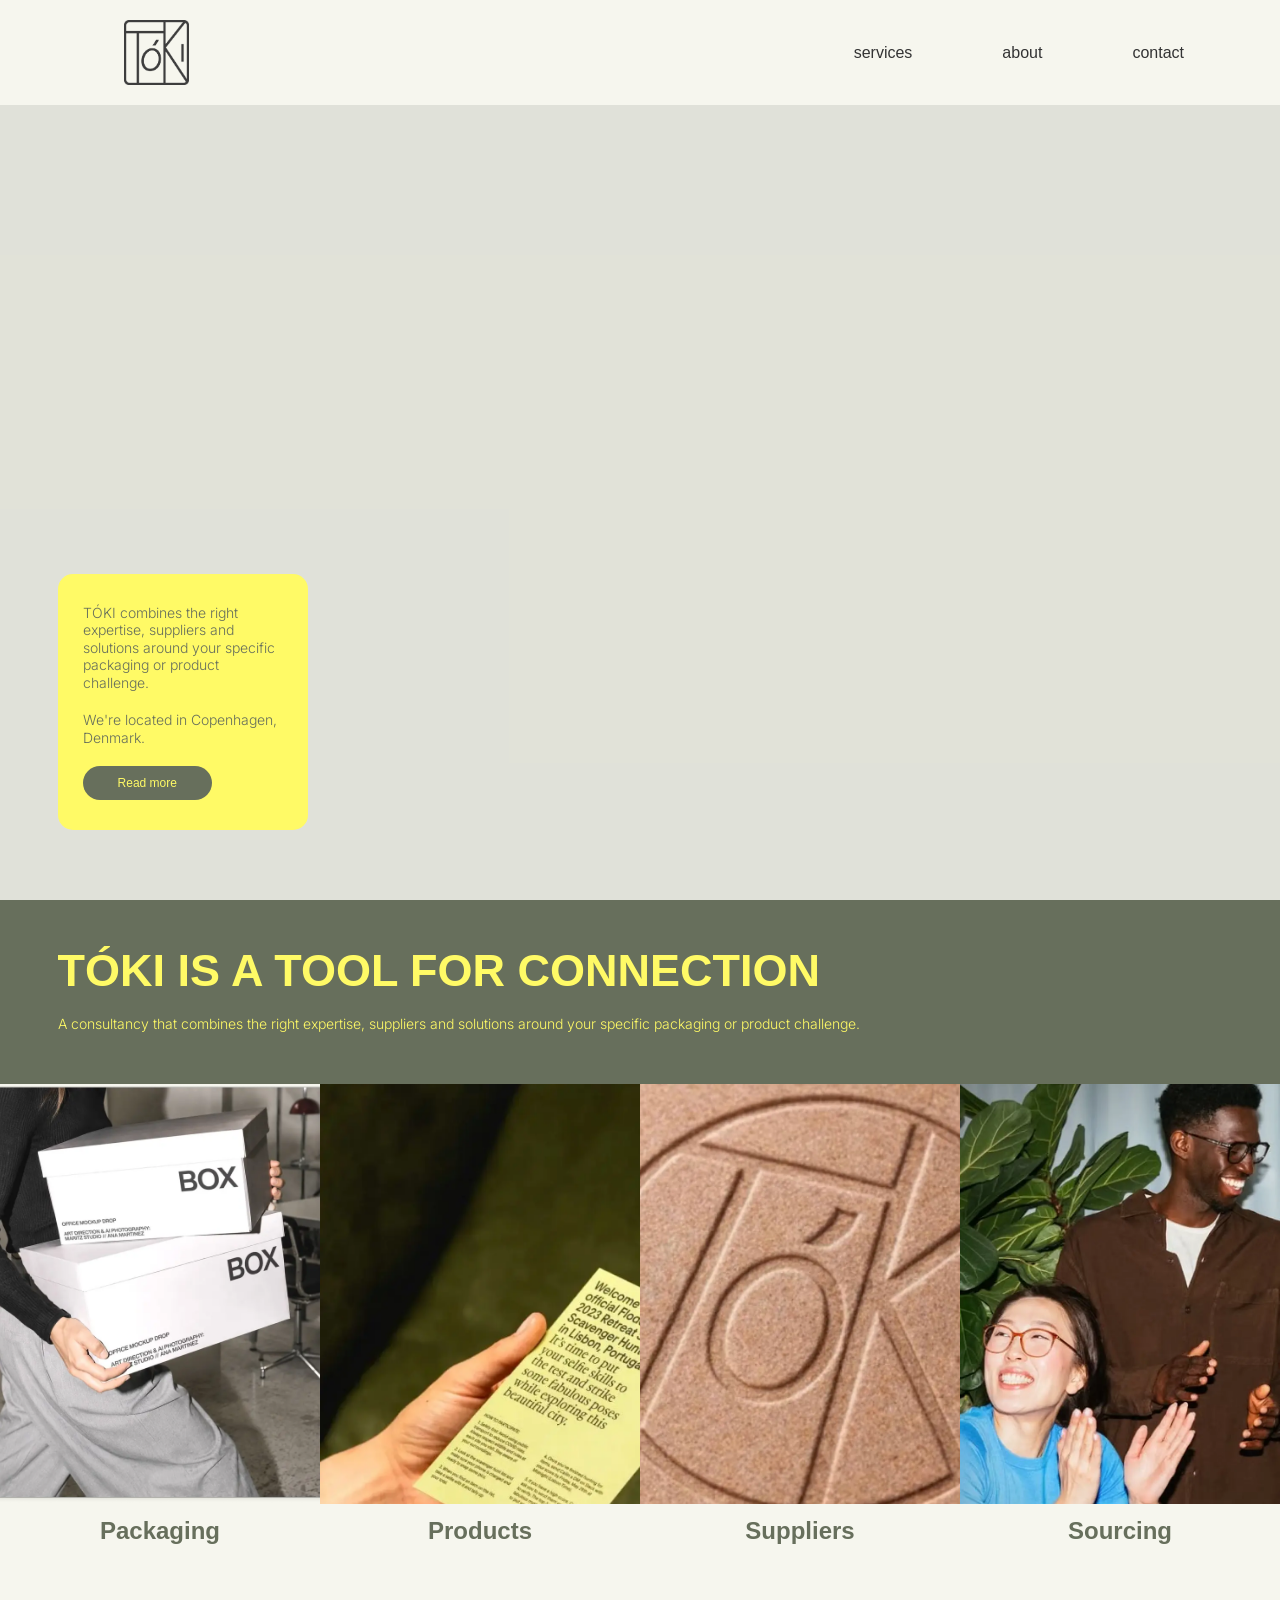
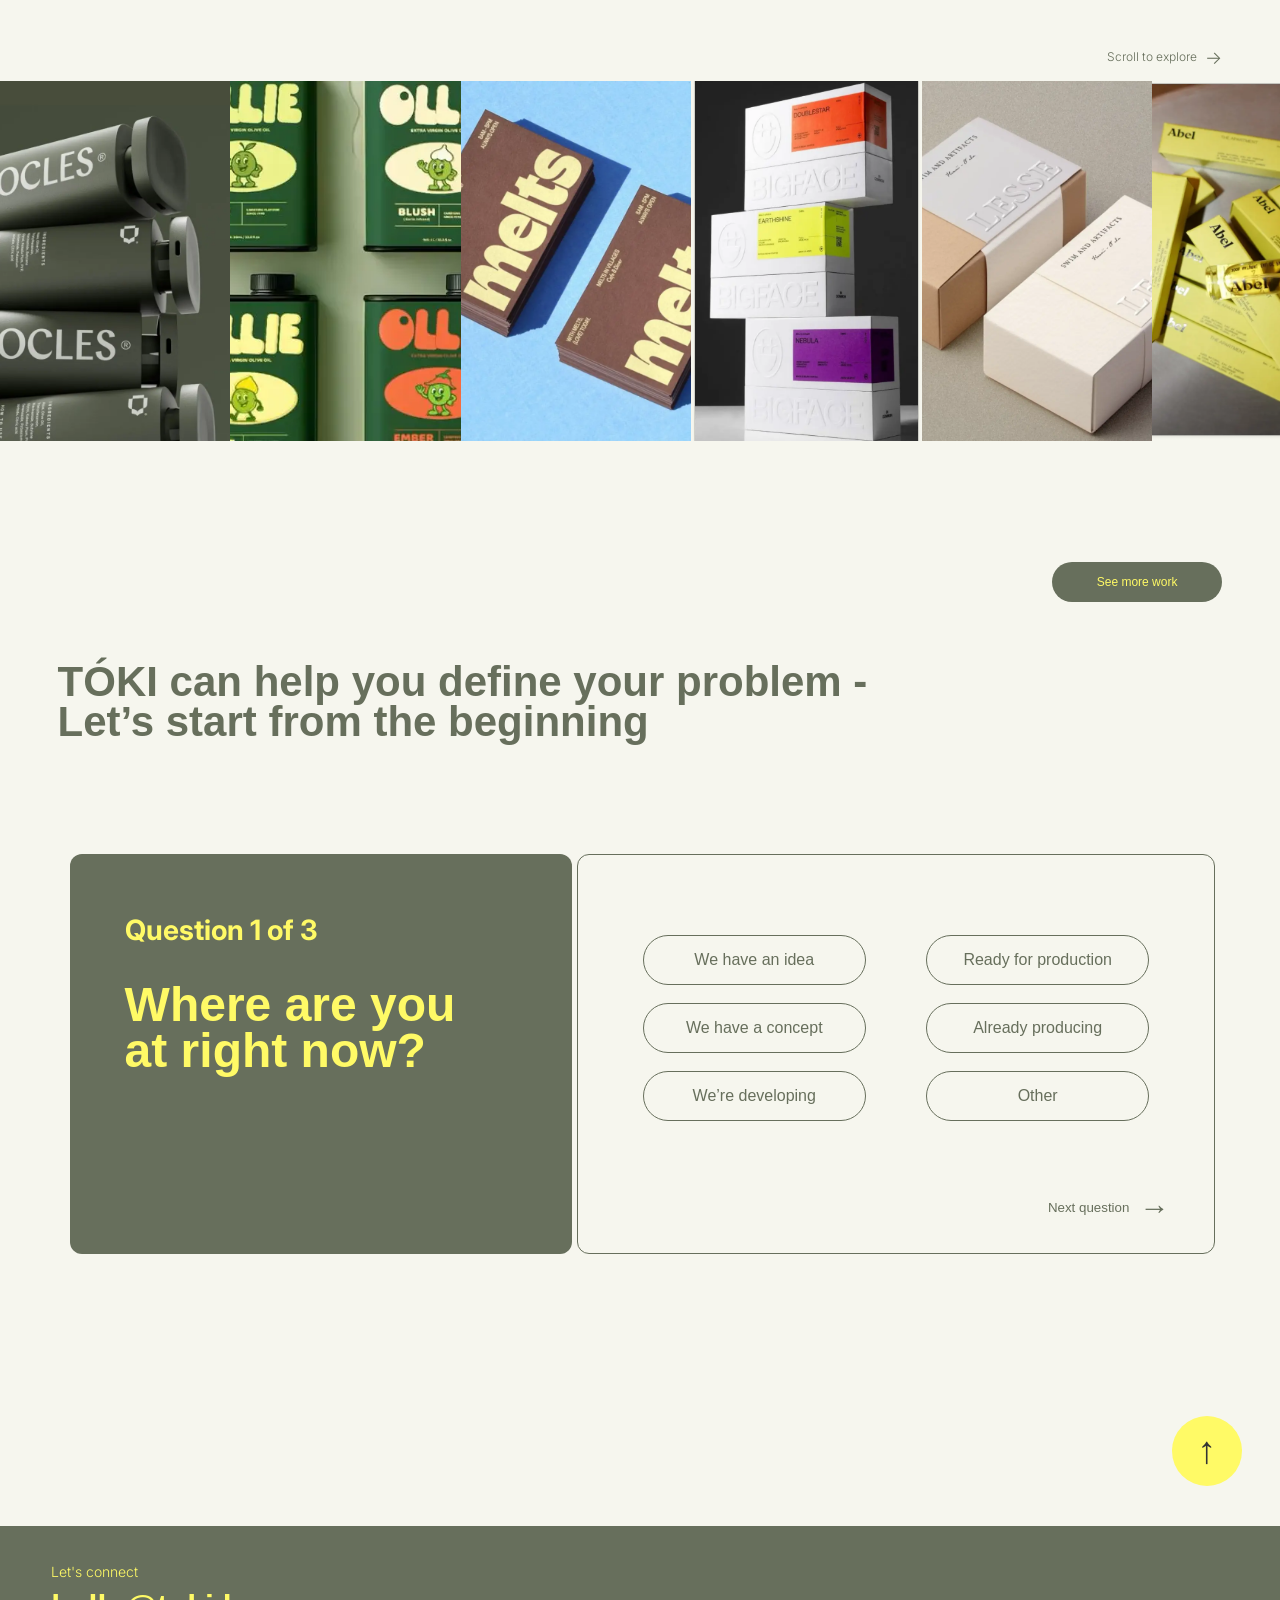
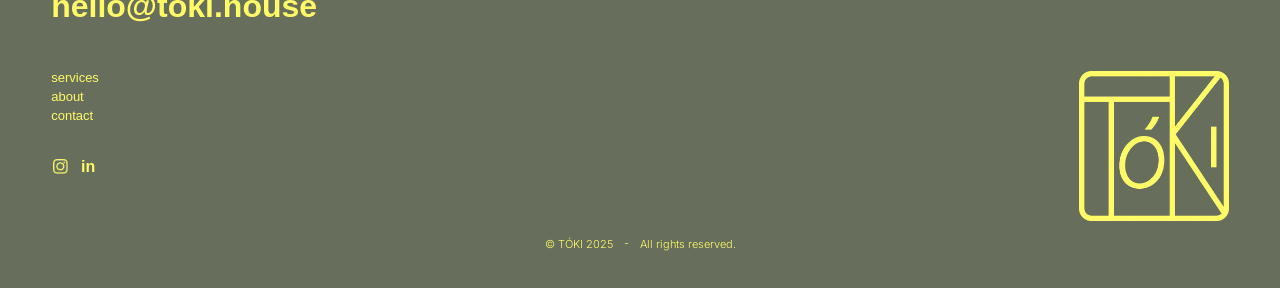
==== index.html @ 20ff7111 "Add files via upload" ====
<!doctype html>
<html lang="en">
  <head>
    <meta charset="UTF-8" />
    <meta name="viewport" content="width=device-width, initial-scale=1.0" />
    <title>TÓKI — Homepage</title>
    <link rel="apple-touch-icon" sizes="180x180" href="images/apple-touch-icon.png" />
    <link rel="icon" type="image/png" sizes="32x32" href="images/favicon-32x32.png" />
    <link rel="icon" type="image/png" sizes="16x16" href="images/favicon-16x16.png" />
    <link rel="icon" href="images/favicon.ico" />
    <link rel="manifest" href="images/site.webmanifest" />

    <link rel="stylesheet" href="style.css" />
  </head>

  <body>
    <!-- =========================
       NAVIGATION
  ========================== -->
    <header class="navbar">
      <a href="index.html" class="logo">
        <img src="images/logo.webp" alt="Toki" />
      </a>

      <nav>
        <details class="services-menu">
          <summary>services</summary>
          <div class="services-dropdown">
            <button
              type="button"
              class="services-close"
              aria-label="Close services menu"
              onclick="this.closest('details').removeAttribute('open')"
            >
              ×
            </button>
            <a href="packaging.html">Packaging</a>
            <a href="product.html">Product</a>
            <a href="sourcing.html">Sourcing</a>
            <a href="suppliers.html">Suppliers</a>
          </div>
        </details>
        <a href="about.html">about</a>
        <a href="contact.html">contact</a>
      </nav>
    </header>

    <main class="home-page">
      <!-- =========================
       HERO / VIDEO
  ========================== -->

      <section class="home-hero">
        <video class="hero-video" autoplay muted loop playsinline>
          <source src="images/Logo_animation_05.mp4" type="video/mp4" />
        </video>

        <div class="hero-video-overlay"></div>

        <!-- SMALL YELLOW CARD -->
        <div class="hero-info-card">
          <p>
            TÓKI combines the right expertise, suppliers and solutions around
            your specific packaging or product challenge.
          </p>

          <p>We're located in Copenhagen, Denmark.</p>

          <a href="about.html" class="hero-read-more"> Read more </a>
        </div>
      </section>

      <!-- =========================
       SERVICES INTRO
  ========================== -->

      <section class="services-intro" id="services">
        <h2>TÓKI IS A TOOL FOR CONNECTION</h2>

        <p>
          A consultancy that combines the right expertise, suppliers and
          solutions around your specific packaging or product challenge.
        </p>
      </section>

      <!-- =========================
       SERVICES
  ========================== -->

      <section class="services-grid">
        <!-- PACKAGING -->
        <a href="packaging.html" class="service-card">
          <div class="service-image">
            <img src="images/packaging-1.webp" alt="Packaging" />
            <div class="service-hover-text">
              <p>Developing packaging that fits</p>
              <p>Working with designers to bring the brand to life</p>
            </div>
          </div>

          <h3>Packaging</h3>
        </a>

        <!-- PRODUCTS -->
        <a href="product.html" class="service-card">
          <div class="service-image">
            <img src="images/home-page-products.webp" alt="Products" />
            <div class="service-hover-text">
              <p>Turning ideas into finished products</p>
            </div>
          </div>

          <h3>Products</h3>
        </a>

        <!-- SUPPLIERS -->
        <a href="suppliers.html" class="service-card">
          <div class="service-image">
            <img src="images/home-page-suppliers.webp" alt="Suppliers" />
            <div class="service-hover-text">
              <p>Finding reliable partners</p>
            </div>
          </div>

          <h3>Suppliers</h3>
        </a>

        <!-- SOURCING -->
        <a href="sourcing.html" class="service-card">
          <div class="service-image">
            <img src="images/home-page-sourcing.webp" alt="Sourcing" />
            <div class="service-hover-text">
              <p>Finding the right connections</p>
              <p>Coordinate across the production</p>
            </div>
          </div>

          <h3>Sourcing</h3>
        </a>
      </section>

      <!-- =========================
       WORK STRIP
  ========================== -->

      <section class="home-work">
        <p class="work-scroll-hint">Scroll to explore <span>→</span></p>

        <div class="work-strip">
          <article class="work-strip-card">
            <img src="images/product-1.webp" alt="Mocles product design" />
            <div class="work-strip-caption">
              <strong>Mocles</strong>
              <span>Product Development</span>
            </div>
          </article>

          <article class="work-strip-card">
            <img src="images/product-2.webp" alt="Ollie product design" />
            <div class="work-strip-caption">
              <strong>Ollie</strong>
              <span>Product Design</span>
            </div>
          </article>

          <article class="work-strip-card">
            <img
              src="images/sourcing-example-1.webp"
              alt="Melts product design"
            />
            <div class="work-strip-caption">
              <strong>Melts</strong>
              <span>Brand Expression</span>
            </div>
          </article>

          <article class="work-strip-card">
            <img src="images/example-1.webp" alt="BIGFACE packaging project" />
            <div class="work-strip-caption">
              <strong>BIGFACE</strong>
              <span>Sourcing</span>
            </div>
          </article>

          <article class="work-strip-card">
            <img src="images/example-3.webp" alt="Lesse packaging project" />
            <div class="work-strip-caption">
              <strong>Lesse</strong>
              <span>Supplier Matching</span>
            </div>
          </article>

          <article class="work-strip-card">
            <img
              src="images/product-example-1.webp"
              alt="Abel product design"
            />
            <div class="work-strip-caption">
              <strong>Abel</strong>
              <span>Supplier Partnerships</span>
            </div>
          </article>

          <article class="work-strip-card">
            <img src="images/product-hero.webp" alt="Twelve product design" />
            <div class="work-strip-caption">
              <strong>Twelve</strong>
              <span>Production Support</span>
            </div>
          </article>

          <article class="work-strip-card">
            <img src="images/workstrip-1.webp" alt="REOME product design" />
            <div class="work-strip-caption">
              <strong>REOME</strong>
              <span>Packaging design & Sourcing</span>
            </div>
          </article>

          <article class="work-strip-card">
            <img src="images/workstrip-2.webp" alt="Soma product design" />
            <div class="work-strip-caption">
              <strong>Soma</strong>
              <span>Product design & Supplier</span>
            </div>
          </article>

          <article class="work-strip-card">
            <img src="images/workstrip-3.webp" alt="N03 product" />
            <div class="work-strip-caption">
              <strong>N03</strong>
              <span>Brand Expression</span>
            </div>
          </article>

          <article class="work-strip-card">
            <img
              src="images/workstrip-4.webp"
              alt="Aliveform product project"
            />
            <div class="work-strip-caption">
              <strong>Aliveform</strong>
              <span>Product Sourcing</span>
            </div>
          </article>

          <article class="work-strip-card">
            <img src="images/workstrip-5.webp" alt="Lesse product project" />
            <div class="work-strip-caption">
              <strong>WAX Atelier</strong>
              <span>Product design</span>
            </div>
          </article>
        </div>

        <div class="work-button-wrapper">
          <a href="about.html" class="work-button"> See more work </a>
        </div>
      </section>

      <!-- =========================
       SURVEY INTRO
  ========================== -->

      <section class="survey-section" id="survey">
        <div class="survey-heading">
          <h2>
            TÓKI can help you define your problem -
            <br />
            Let’s start from the beginning
          </h2>
        </div>

        <!-- =========================
         SURVEY
    ========================== -->

        <div class="survey-box">
          <!-- QUESTION 1 -->
          <div class="survey-step active" data-step="1">
            <div class="survey-left">
              <p class="survey-label">Question 1 of 3</p>

              <h2>
                Where are you<br />
                at right now?
              </h2>
            </div>

            <div class="survey-right">
              <div class="survey-options">
                <button type="button" class="survey-option" data-value="idea">
                  We have an idea
                </button>

                <button
                  type="button"
                  class="survey-option"
                  data-value="production-ready"
                >
                  Ready for production
                </button>

                <button
                  type="button"
                  class="survey-option"
                  data-value="concept"
                >
                  We have a concept
                </button>

                <button
                  type="button"
                  class="survey-option"
                  data-value="producing"
                >
                  Already producing
                </button>

                <button
                  type="button"
                  class="survey-option"
                  data-value="developing"
                >
                  We’re developing
                </button>

                <button type="button" class="survey-option" data-value="other">
                  Other
                </button>
              </div>

              <button type="button" class="survey-next" data-next="2">
                Next question
                <span>→</span>
              </button>
            </div>
          </div>

          <!-- QUESTION 2 -->
          <div class="survey-step" data-step="2">
            <div class="survey-left">
              <p class="survey-label">Question 2 of 3</p>

              <h2>
                What are you<br />
                currently<br />
                working on?
              </h2>
            </div>

            <div class="survey-right">
              <div class="survey-options">
                <button
                  type="button"
                  class="survey-option"
                  data-value="product"
                >
                  A new product
                </button>

                <button
                  type="button"
                  class="survey-option"
                  data-value="production"
                >
                  Production change
                </button>

                <button
                  type="button"
                  class="survey-option"
                  data-value="sourcing"
                >
                  Sourcing
                </button>

                <button
                  type="button"
                  class="survey-option"
                  data-value="suppliers"
                >
                  Suppliers
                </button>

                <button
                  type="button"
                  class="survey-option"
                  data-value="existing-product"
                >
                  Existing product
                </button>

                <button type="button" class="survey-option" data-value="other">
                  Other
                </button>
              </div>

              <button type="button" class="survey-next" data-next="3">
                Next question
                <span>→</span>
              </button>
              <button type="button" class="survey-back" data-previous="1">
                <span>←</span>
                Back
              </button>
            </div>
          </div>

          <!-- QUESTION 3 -->
          <div class="survey-step" data-step="3">
            <div class="survey-left">
              <p class="survey-label">Question 3 of 3</p>

              <h2>
                What kind of<br />
                support do you<br />
                need?
              </h2>
            </div>

            <div class="survey-right">
              <div class="survey-options">
                <button
                  type="button"
                  class="survey-option"
                  data-value="product"
                >
                  Develop a product
                </button>

                <button
                  type="button"
                  class="survey-option"
                  data-value="packaging"
                >
                  Improve packaging
                </button>

                <button
                  type="button"
                  class="survey-option"
                  data-value="sourcing"
                >
                  Find materials
                </button>

                <button
                  type="button"
                  class="survey-option"
                  data-value="suppliers"
                >
                  Find suppliers
                </button>

                <button
                  type="button"
                  class="survey-option"
                  data-value="production"
                >
                  Prepare for production
                </button>

                <button type="button" class="survey-option" data-value="other">
                  I’m not sure yet
                </button>
              </div>

              <button type="button" class="survey-next" data-next="4">
                See your result
                <span>→</span>
              </button>
              <button type="button" class="survey-back" data-previous="2">
                <span>←</span>
                Back
              </button>
            </div>
          </div>

          <!-- RESULT -->
          <div class="survey-step survey-result" data-step="4">
            <div class="survey-left">
              <h2>Your result ~</h2>
            </div>

            <div class="survey-right result-content">
              <h3>
                Looks like you need help with
                <br />
                <span id="survey-result-service"> PACKAGING </span>
              </h3>

              <p>Lucky you! TÓKI can help you with that.</p>

              <p>
                Reach out to us —
                <br />
                We would love to arrange a meeting with you and find out more
                about your brand.
              </p>

              <a href="contact.html" class="result-button"> Let’s connect! </a>
              <button
                type="button"
                class="survey-back result-back"
                data-previous="3"
              >
                <span>←</span>
                Back
              </button>
            </div>
          </div>
        </div>
      </section>

      <!-- Back to top -->
    </main>
    <a href="#" class="back-top">↑</a>
    <!-- =========================
       FOOTER
  ========================== -->
    <footer id="contact">
      <div class="footer-main">
        <div class="footer-contact">
          <p class="small-label">Let's connect</p>

          <a href="mailto:hello@toki.house" class="footer-email">
            hello@toki.house
          </a>

          <div class="footer-links">
            <a href="#">services</a>
            <a href="#">about</a>
            <a href="#">contact</a>
          </div>

          <div class="socials">
            <a href="#" aria-label="Instagram">
              <img src="images/instagram.webp" alt="Instagram" />
            </a>
            <a href="#">in</a>
          </div>
        </div>

        <div class="footer-logo">
          <img src="images/logo-footer.webp" alt="Toki" />
        </div>
      </div>

      <div class="footer-bottom">
        <p>© TÓKI 2025　-　All rights reserved.</p>
      </div>
    </footer>

    <script>
      const surveySteps = document.querySelectorAll(".survey-step");
      const surveyOptions = document.querySelectorAll(".survey-option");
      const surveyResult = document.getElementById("survey-result-service");
      const surveyAnswers = {};

      surveyOptions.forEach((option) => {
        option.addEventListener("click", () => {
          const step = option.closest(".survey-step");

          step.querySelectorAll(".survey-option").forEach((item) => {
            item.classList.remove("selected");
          });

          option.classList.add("selected");
          surveyAnswers[step.dataset.step] = option.dataset.value;
        });
      });

      document.querySelectorAll(".survey-next").forEach((button) => {
        button.addEventListener("click", () => {
          const currentStep = button.closest(".survey-step");
          const nextStep = button.dataset.next;

          if (!surveyAnswers[currentStep.dataset.step]) {
            currentStep.classList.add("needs-answer");
            return;
          }

          currentStep.classList.remove("needs-answer");

          if (nextStep === "4") {
            const serviceMap = {
              product: "PRODUCT",
              packaging: "PACKAGING",
              production: "PACKAGING",
              sourcing: "SOURCING",
              suppliers: "SUPPLIERS",
              "existing-product": "PRODUCT",
              other: "PACKAGING",
            };

            const service =
              serviceMap[surveyAnswers["3"]] ||
              serviceMap[surveyAnswers["2"]] ||
              "PACKAGING";
            surveyResult.textContent = service;
          }

          surveySteps.forEach((step) => {
            step.classList.toggle("active", step.dataset.step === nextStep);
          });
        });
      });

      document.querySelectorAll(".survey-back").forEach((button) => {
        button.addEventListener("click", () => {
          const currentStep = button.closest(".survey-step");
          const previousStep = button.dataset.previous;

          currentStep.classList.remove("needs-answer");
          surveySteps.forEach((step) => {
            step.classList.toggle("active", step.dataset.step === previousStep);
          });
        });
      });
    </script>
  </body>
</html>
---- style.css ----
@import url("https://fonts.googleapis.com/css2?family=Inter:wght@400&display=swap");

/* =========================
   GLOBAL
========================== */

:root {
  --green: #676f5c;
  --yellow: #fffa66;
  --background: #f6f6ee;
  --dark: #333333;
}

* {
  box-sizing: border-box;
  margin: 0;
  padding: 0;
}

html {
  scroll-behavior: smooth;
}

body {
  background: var(--background);
  color: var(--dark);
  font-family: Arial, Helvetica, sans-serif;
  overflow-x: hidden;
}

a {
  color: inherit;
  text-decoration: none;
}

h1 {
  font-size: 100px;
  line-height: 0.95;
  font-weight: 700;
  font-family: Helvetica, Arial, sans-serif;
}

h2 {
  font-size: 60px;
  line-height: 0.95;
  font-weight: 700;
  font-family: Helvetica, Arial, sans-serif;
  color: var(--green);
}

h3 {
  font-size: 30px;
  line-height: 1;
  font-weight: 500;
}

p {
  font-size: 18px;
  line-height: 1.55;
  font-family: "Inter", Arial, sans-serif;
  font-weight: 300;
}

/* =========================
   NAVIGATION
========================== */

.navbar {
  position: sticky;
  top: 0;
  z-index: 10;

  height: 105px;
  padding: 0 7.5%;

  display: flex;
  align-items: center;
  justify-content: space-between;

  background: rgba(246, 246, 238, 0.94);
}

.logo {
  display: flex;
  align-items: center;
  min-width: 0;
}

.logo img {
  display: block;
  width: 120px;
  max-width: 100%;
  height: auto;
  max-height: 65px;
  object-fit: contain;
}

.navbar nav {
  display: flex;
  align-items: center;
  gap: 90px;
}

.services-menu {
  position: relative;
}

.services-menu summary {
  list-style: none;
  cursor: pointer;
  font-size: 16px;
}

.services-menu summary::-webkit-details-marker {
  display: none;
}

.services-dropdown {
  position: absolute;
  top: calc(100% + 18px);
  left: -18px;
  z-index: 11;

  display: grid;
  gap: 0;
  min-width: 230px;
  padding: 46px 28px 24px;

  background: rgba(246, 246, 238, 0.92);
  box-shadow: 0 8px 20px rgba(51, 51, 51, 0.12);
}

.services-dropdown a {
  padding: 12px 0;
  border-bottom: 1px solid var(--green);
  font-size: 15px;
  white-space: nowrap;
}

.services-close {
  position: absolute;
  top: 12px;
  right: 16px;

  padding: 0;
  border: 0;
  background: transparent;
  color: var(--dark);
  cursor: pointer;
  font: inherit;
  font-size: 22px;
  line-height: 1;
}

.services-close:hover {
  color: var(--green);
}

.services-dropdown a:hover,
.services-menu summary:hover {
  opacity: 0.5;
}

.navbar nav a {
  font-size: 16px;
  transition: opacity 0.2s ease;
}

.navbar nav a:hover {
  opacity: 0.5;
}

/* =========================
   HOMEPAGE
========================= */

.home-page {
  background: var(--background);
}

/* =========================
   HERO VIDEO
========================= */

.home-hero {
  position: relative;
  height: calc(100svh - 105px);
  overflow: hidden;
  background: var(--background);
}

.hero-video {
  position: absolute;
  inset: 0;

  width: 100%;
  height: 100%;

  object-fit: contain;
  transform: translateY(-50px);
}

.hero-video-overlay {
  position: absolute;
  inset: 0;

  background: rgba(103, 111, 92, 0.15);
}

/* Yellow information card */

.hero-info-card {
  position: absolute;

  left: 4.5%;
  bottom: 70px;

  z-index: 2;

  width: 250px;

  padding: 30px 25px;

  border-radius: 15px;

  background: var(--yellow);
  color: var(--green);
}

.hero-info-card p {
  font-size: 14px;
  line-height: 1.25;

  margin-bottom: 20px;
}

.hero-read-more {
  display: inline-block;

  padding: 10px 35px;

  border-radius: 100px;

  background: var(--green);
  color: var(--yellow);

  font-size: 12px;
}

/* =========================
   SERVICES INTRO
========================= */

.services-intro {
  padding: 50px 4.5%;

  background: var(--green);
  color: var(--yellow);
}

.services-intro h2 {
  display: block;
  position: relative;
  z-index: 1;

  font-size: 45px;
  line-height: 0.95;
  font-family: Helvetica, Arial, sans-serif;
  font-weight: 700;
  color: var(--yellow);
  visibility: visible;
  opacity: 1;
  margin-bottom: 20px;
}

.services-intro p {
  font-size: 14px;
}

/* =========================
   SERVICES GRID
========================= */

.services-grid {
  display: grid;

  grid-template-columns: repeat(4, 1fr);

  width: 100%;
}

.service-card {
  display: block;

  background: var(--background);
}

.service-image {
  position: relative;
  width: 100%;
  height: 420px;

  overflow: hidden;
}

.service-image img {
  width: 100%;
  height: 100%;

  display: block;

  object-fit: cover;

  transition: transform 0.5s ease;
}

.service-card:hover img {
  transform: scale(1.04);
}

.service-hover-text {
  position: absolute;
  inset: 0;
  z-index: 1;

  display: flex;
  flex-direction: column;
  justify-content: flex-end;
  gap: 16px;
  padding: 28px 24px;

  background: rgba(255, 255, 255, 0.94);
  color: var(--green);
  opacity: 0;
  transition: opacity 0.25s ease;
}

.service-hover-text p {
  max-width: 250px;
  font-size: 30px;
  line-height: 1.05;
  font-weight: 600;
}

.service-card:hover .service-hover-text,
.service-card:focus-visible .service-hover-text {
  opacity: 1;
}

.service-card h3 {
  padding: 15px;

  text-align: center;

  font-size: 24px;
  line-height: 1;
  font-weight: 700;

  color: var(--green);
}

/* =========================
   WORK STRIP
========================= */

.home-work {
  padding: 90px 0 35px;
}

.work-scroll-hint {
  display: flex;
  align-items: center;
  justify-content: flex-end;
  gap: 8px;
  padding: 0 4.5% 14px;
  color: var(--green);
  font-size: 12px;
}

.work-scroll-hint span {
  font-size: 18px;
  line-height: 1;
}

.work-strip {
  display: flex;
  width: 100%;
  overflow-x: auto;
  scroll-snap-type: x proximity;
  scrollbar-width: none;
  gap: 0;
  padding-bottom: 8px;
}

.work-strip::-webkit-scrollbar {
  display: none;
}

.work-strip-card {
  flex: 0 0 clamp(190px, 18vw, 270px);
  scroll-snap-align: start;
}

.work-strip-card img {
  width: 100%;
  height: 360px;

  display: block;

  object-fit: cover;
  object-position: center;
  transition: filter 0.25s ease;
}

.work-strip-card:hover img,
.work-strip-card:focus-within img {
  filter: brightness(0.72);
}

.work-strip-caption {
  display: flex;
  flex-direction: column;
  gap: 4px;
  min-height: 58px;
  padding: 12px 10px 0;
  opacity: 0;
  transition: opacity 0.25s ease;
}

.work-strip-card:hover .work-strip-caption,
.work-strip-card:focus-within .work-strip-caption {
  opacity: 1;
}

.work-strip-caption strong {
  color: var(--dark);
  font-size: 13px;
  font-weight: 700;
}

.work-strip-caption span {
  color: var(--green);
  font-size: 11px;
}

.work-button-wrapper {
  display: flex;
  justify-content: flex-end;

  padding: 55px 4.5% 0;
}

.work-button {
  padding: 13px 45px;

  border-radius: 100px;

  background: var(--green);
  color: var(--yellow);

  font-size: 12px;
}

/* =========================
   SURVEY SECTION
========================= */

.survey-section {
  padding: 25px 4.5% 150px;
}

.survey-heading {
  margin-bottom: 100px;
}

.survey-heading h2 {
  color: var(--green);

  font-size: 42px;
  line-height: 0.95;
}

/* =========================
   SURVEY BOX
========================= */

.survey-box {
  max-width: 1200px;

  margin: 0 auto;

  padding: 12px;
}

/* Individual screen */

.survey-step {
  display: none;

  grid-template-columns: 44% 56%;

  gap: 5px;
}

.survey-step.active {
  display: grid;
}

/* LEFT SIDE */

.survey-left {
  min-height: 400px;

  padding: 55px;

  border-radius: 12px;

  background: var(--green);
  color: var(--yellow);
  visibility: visible;
}

.survey-label {
  margin-bottom: 30px;

  font-size: 28px;
  font-weight: 700;
}

.survey-left h2 {
  display: block;
  font-size: 48px;
  line-height: 0.95;
  color: var(--yellow);
}

/* RIGHT SIDE */

.survey-right {
  min-height: 400px;

  padding: 80px 65px 40px;

  border: 1px solid var(--green);
  border-radius: 12px;

  position: relative;
}

.survey-options {
  display: grid;

  grid-template-columns: 1fr 1fr;

  gap: 18px 60px;
}

.survey-option {
  background: transparent;

  border: 1px solid var(--green);
  border-radius: 100px;

  padding: 15px 18px;

  font-family: inherit;
  font-size: 16px;

  color: var(--green);

  cursor: pointer;

  transition:
    background 0.2s ease,
    color 0.2s ease;
}

.survey-option:hover,
.survey-option.selected {
  background: var(--green);
  color: var(--yellow);
}

.survey-step.needs-answer .survey-options {
  outline: 1px solid var(--yellow);
  outline-offset: 10px;
}

/* NEXT BUTTON */

.survey-next {
  position: absolute;

  right: 45px;
  bottom: 30px;

  border: none;

  background: transparent;

  color: var(--green);

  display: flex;
  align-items: center;
  gap: 10px;
  line-height: 1;
  font-family: inherit;

  cursor: pointer;
}

.survey-back {
  position: absolute;
  left: 45px;
  bottom: 30px;

  border: none;
  background: transparent;
  color: var(--green);
  display: flex;
  align-items: center;
  gap: 10px;
  line-height: 1;
  font-family: inherit;
  cursor: pointer;
}

.survey-back span {
  font-size: 22px;
}

.result-back {
  position: static;
  margin-top: 20px;
}

.survey-next span {
  font-size: 30px;
}

/* =========================
   RESULT
========================= */

.result-content {
  padding-top: 45px;
}

.result-content h3 {
  color: var(--green);

  font-size: 32px;
  line-height: 1.05;

  margin-bottom: 35px;
}

.result-content p {
  color: var(--green);

  margin-bottom: 15px;
}

.result-button {
  display: inline-block;

  margin-top: 15px;

  padding: 14px 35px;

  border-radius: 100px;

  background: var(--green);
  color: var(--yellow);

  font-size: 14px;
}

/* =========================
   TABLET
========================= */

@media (max-width: 1000px) {
  .services-grid {
    grid-template-columns: 1fr 1fr;
  }

  .service-image {
    height: 350px;
  }

  .work-strip {
    padding-bottom: 8px;
  }

  .survey-left {
    padding: 40px;
  }

  .survey-right {
    padding: 60px 40px;
  }

  .survey-options {
    gap: 15px;
  }
}

/* =========================
   MOBILE
========================= */

@media (max-width: 650px) {
  .home-hero {
    height: calc(100svh - 80px);
  }

  .hero-info-card {
    left: 25px;
    bottom: 30px;

    width: 220px;
  }

  .services-intro {
    padding: 40px 25px;
  }

  .services-intro h2 {
    font-size: 34px;
  }

  .services-grid {
    grid-template-columns: 1fr;
  }

  .service-image {
    height: min(400px, 92vw);
  }

  .service-hover-text p {
    max-width: none;
    font-size: 24px;
  }

  .work-strip {
    padding-bottom: 8px;
  }

  .work-strip-card {
    flex-basis: 68vw;
  }

  .work-strip-card img {
    height: 420px;
  }

  .survey-section {
    padding: 60px 20px 100px;
  }

  .survey-heading h2 {
    font-size: 35px;
  }

  .survey-step.active {
    grid-template-columns: 1fr;
  }

  .survey-left {
    min-height: 230px;
  }

  .survey-right {
    min-height: 450px;

    padding: 45px 25px 80px;
  }

  .survey-options {
    grid-template-columns: 1fr;
  }
}

/* =========================
   HERO
========================== */

.hero {
  height: 690px;
  position: relative;
  overflow: hidden;
}

.hero-image {
  position: absolute;
  inset: 0;

  background-image: url("images/hero-packaging.webp");
  background-size: cover;
  background-position: center;
}

.product-hero-image {
  background-image: url("images/product-hero.webp");
}

.supplier-hero-image {
  background-image: url("images/supplier-hero.webp");
}

.sourcing-hero-image {
  background-image: url("images/sourcing-hero.webp");
}

.hero-overlay {
  position: absolute;
  inset: 0;

  background: rgba(103, 111, 92, 0.62);
}

.hero-content {
  position: relative;
  z-index: 2;

  height: 100%;
  padding: 80px 5.5%;

  color: var(--yellow);
}

.hero h1 {
  margin-bottom: 165px;
}

.hero-copy {
  max-width: 700px;
}

.hero-copy p {
  margin-bottom: 42px;
}

.button {
  display: inline-flex;
  align-items: center;
  gap: 50px;

  padding: 17px 22px;

  background: var(--yellow);
  color: var(--dark);

  border-radius: 100px;

  font-size: 16px;

  transition:
    transform 0.2s ease,
    background 0.2s ease;
}

.button:hover {
  transform: translateY(-2px);
}

.button span {
  font-size: 25px;
}

/* =========================
   MAIN CONTENT
========================== */

.content {
  position: relative;

  padding: 140px 5.5% 170px;
}

/* =========================
   PROCESS
========================== */

.process {
  display: grid;
  grid-template-columns: repeat(4, 1fr);

  gap: 70px;

  margin-bottom: 160px;
}

.process-title {
  display: flex;
  align-items: center;
  justify-content: space-between;

  margin-bottom: 30px;

  color: var(--green);
}

.process-title span {
  font-size: 35px;
}

.process-item p {
  max-width: 260px;
}

/* =========================
   CONSIDER
========================== */

.consider {
  display: grid;
  grid-template-columns: 0.8fr 1.2fr;

  gap: 100px;

  align-items: start;

  margin-bottom: 160px;
}

.eyebrow {
  color: var(--green);

  margin-bottom: 25px;
}

.consider-copy h2 {
  margin-bottom: 45px;
}

.consider-copy > p:last-child {
  max-width: 370px;
}

/* =========================
   IMAGE GRID
========================== */

.consider-images {
  display: grid;
  grid-template-columns: 1fr 1fr;

  gap: 12px;

  height: 480px;
}

.image-stack {
  display: grid;
  grid-template-rows: 1fr 1fr;

  gap: 12px;
}

.image-placeholder {
  width: 100%;
  height: 100%;

  background: #d8d8d0;

  display: flex;
  align-items: center;
  justify-content: center;

  color: #777;
  font-size: 12px;

  overflow: hidden;
}

.image-placeholder img,
.example-image img {
  width: 100%;
  height: 100%;
  object-fit: cover;
  display: block;
}

/* =========================
   EXAMPLES
========================== */

.examples h2 {
  margin-bottom: 45px;
}

.example-grid {
  display: grid;
  grid-template-columns: repeat(3, 1fr);

  gap: 45px;
}

.example-image {
  width: 100%;
  aspect-ratio: 0.8;

  background: #d8d8d0;

  display: flex;
  align-items: center;
  justify-content: center;

  color: #777;
  font-size: 12px;

  overflow: hidden;
}

.example-card p {
  font-size: 13px;
  margin-top: 10px;
}

.packaging-images .image-placeholder,
.packaging-examples .example-image {
  background: transparent;
  border: 0;
}

/* =========================
   BACK TO TOP
========================== */

.back-top {
  position: relative;
  z-index: 1;

  display: flex;
  margin: 0 3% 40px auto;

  width: 70px;
  height: 70px;

  border-radius: 50%;

  background: var(--yellow);

  align-items: center;
  justify-content: center;

  font-size: 38px;

  transition: transform 0.2s ease;
}

.back-top:hover {
  transform: translateY(-5px);
}

/* =========================
   FOOTER
========================== */

footer {
  min-height: 350px;

  background: var(--green);
  color: var(--yellow);

  padding: 35px 4%;
}

.footer-main {
  min-height: 260px;

  display: flex;
  justify-content: space-between;
}

.small-label {
  font-size: 14px;
  margin-bottom: 5px;
}

.footer-email {
  display: block;

  font-size: 32px;
  font-weight: 700;

  margin-bottom: 45px;
}

.footer-links {
  display: flex;
  flex-direction: column;

  gap: 4px;

  margin-bottom: 35px;
}

.footer-links a {
  font-size: 13px;
}

.socials {
  display: flex;
  align-items: center;
  gap: 10px;

  font-weight: 700;
}

.socials a {
  display: flex;
  align-items: center;
  justify-content: center;
  width: 18px;
  height: 18px;
  font-size: 16px;
  line-height: 1;
}

.socials img {
  display: block;
  width: 15px;
  height: 15px;
  object-fit: contain;
}

.footer-logo {
  display: flex;
  align-items: flex-end;
}

.footer-logo img {
  display: block;
  width: 150px;
  height: 150px;
  object-fit: contain;
}

.footer-bottom {
  display: flex;
  justify-content: center;

  padding-top: 15px;
}

.footer-bottom p {
  font-size: 11px;
}

/* =========================
   RESPONSIVE
========================== */

@media (max-width: 1000px) {
  h1 {
    font-size: 70px;
  }

  h2 {
    font-size: 45px;
  }

  h3 {
    font-size: 25px;
  }

  p {
    font-size: 18px;
  }

  .navbar nav {
    gap: 35px;
  }

  .hero {
    height: 620px;
  }

  .hero h1 {
    margin-bottom: 130px;
  }

  .process {
    grid-template-columns: repeat(2, 1fr);
  }

  .consider {
    grid-template-columns: 1fr;
  }

  .consider-images {
    height: 500px;
  }
}

/* =========================
   MOBILE
========================== */

@media (max-width: 650px) {
  h1 {
    font-size: 48px;
  }

  h2 {
    font-size: 38px;
  }

  h3 {
    font-size: 23px;
  }

  p {
    font-size: 16px;
  }

  .navbar {
    height: 80px;
    padding: 0 20px;
  }

  .logo img {
    width: 85px;
    max-height: 50px;
  }

  .navbar nav {
    gap: 18px;
  }

  .services-menu summary {
    font-size: 12px;
  }

  .services-dropdown {
    left: auto;
    right: -18px;
    min-width: 220px;
  }

  .navbar nav a {
    font-size: 12px;
  }

  .footer-logo img {
    width: 90px;
    height: 90px;
  }

  .hero {
    height: 600px;
  }

  .hero-content {
    padding: 60px 25px;
  }

  .hero h1 {
    margin-bottom: 180px;
  }

  .content {
    padding: 80px 25px 120px;
  }

  .process {
    grid-template-columns: 1fr;

    gap: 55px;

    margin-bottom: 100px;
  }

  .process-item p {
    max-width: 100%;
  }

  .consider {
    gap: 50px;
    margin-bottom: 100px;
  }

  .consider-images {
    grid-template-columns: 1fr;
    height: auto;
  }

  .image-large {
    height: 400px;
  }

  .image-stack {
    grid-template-columns: 1fr 1fr;
    grid-template-rows: none;
  }

  .image-stack .image-placeholder {
    height: 200px;
  }

  .example-grid {
    grid-template-columns: 1fr;
  }

  .example-image {
    aspect-ratio: 1 / 1;
  }

  .back-top {
    width: 55px;
    height: 55px;

    font-size: 28px;
  }

  footer {
    padding: 35px 25px;
  }

  .footer-main {
    min-height: 300px;
  }

  .footer-email {
    font-size: 24px;
    overflow-wrap: anywhere;
  }
}

/* =========================
   ABOUT PAGE
========================= */

.about-page {
  background: var(--background);
}

/* =========================
   HERO
========================= */

.about-hero {
  position: relative;
  height: calc(100vh - 105px);
  overflow: hidden;
}

.about-hero img {
  width: 100%;
  height: 100%;
  object-fit: cover;
  display: block;
}

.about-hero::after {
  content: "";
  position: absolute;
  inset: 0;
  background: rgba(103, 111, 92, 0.45);
}

.about-hero-overlay {
  position: absolute;
  inset: 0;
  z-index: 2;

  padding: 65px 5.5%;

  color: var(--yellow);
}

.about-hero-overlay h1 {
  margin-bottom: 135px;
}

.about-hero-copy {
  width: 48%;
  margin-left: auto;
}

.about-hero-copy p {
  margin-bottom: 14px;
}

/* =========================
   STATS
========================= */

.about-stats {
  display: grid;
  grid-template-columns: 1fr 1fr 1fr;

  gap: 14px;

  padding: 140px 8%;
}

.stats-middle,
.stats-right {
  display: grid;
  grid-template-rows: 1fr 1fr;
  gap: 14px;
}

.stat-card {
  background: var(--yellow);
  border-radius: 22px;

  min-height: 180px;

  display: flex;
  flex-direction: column;
  align-items: center;
  justify-content: center;

  text-align: center;
}

.stat-large {
  min-height: 374px;
}

.stat-card strong {
  font-size: 70px;
  line-height: 1;
  margin-bottom: 15px;
}

.stat-card span {
  font-size: 14px;
  font-weight: 600;
}

/* =========================
   FOUNDER
========================= */

.founder-section {
  padding: 20px 5.5% 150px;
}

.founder-section h2 {
  margin-bottom: 40px;
}

.founder-layout {
  display: grid;
  grid-template-columns: 0.7fr 1.8fr;
  gap: 70px;
  align-items: start;
}

.founder-image img {
  width: 100%;
  display: block;
}

.founder-image small {
  display: block;
  margin-top: 8px;
  font-size: 11px;
}

.founder-copy blockquote {
  font-size: 28px;
  line-height: 1.3;

  margin-bottom: 40px;
}

.founder-copy p {
  margin-bottom: 20px;
}

/* =========================
   PREVIOUS WORK
========================= */

.previous-work {
  padding: 0 5.5% 150px;
}

.previous-work h2 {
  margin-bottom: 40px;
}

.work-grid {
  display: flex;
  width: 100vw;
  margin-left: -5.5vw;
  padding-left: 5.5vw;
  padding-right: 5.5vw;
  overflow-x: auto;
  overscroll-behavior-x: contain;
  scroll-snap-type: x proximity;
  scrollbar-width: thin;
  scrollbar-color: var(--green) transparent;
  gap: 30px;
  padding-bottom: 22px;
}

.work-grid::-webkit-scrollbar {
  height: 2px;
}

.work-grid::-webkit-scrollbar-track {
  background: transparent;
}

.work-grid::-webkit-scrollbar-thumb {
  background: var(--green);
}

.work-card {
  flex: 0 0 clamp(240px, 24vw, 320px);
  scroll-snap-align: start;
}

.work-card img {
  width: 100%;
  aspect-ratio: 0.8;
  object-fit: cover;
  display: block;
}

.work-card p {
  display: flex;
  flex-direction: column;
  gap: 4px;
  margin-top: 10px;
  font-size: 12px;
}

.work-card p strong {
  font-size: 14px;
  font-weight: 500;
}

.work-card p span {
  color: var(--green);
}

/* =========================
   TABLET
========================= */

@media (max-width: 1000px) {
  .about-hero-copy {
    width: 60%;
  }

  .about-stats {
    padding: 100px 5%;
  }

  .founder-layout {
    grid-template-columns: 1fr 1.6fr;
    gap: 40px;
  }
}

/* =========================
   MOBILE
========================= */

@media (max-width: 650px) {
  .about-hero {
    height: calc(100vh - 80px);
  }

  .about-hero-overlay {
    padding: 50px 25px;
  }

  .about-hero-overlay h1 {
    margin-bottom: 160px;
  }

  .about-hero-copy {
    width: 100%;
  }

  .about-stats {
    grid-template-columns: 1fr;
    padding: 80px 25px;
  }

  .stats-middle,
  .stats-right {
    grid-template-columns: 1fr 1fr;
    grid-template-rows: auto;
  }

  .stat-large {
    min-height: 220px;
  }

  .stat-card {
    min-height: 160px;
  }

  .stat-card strong {
    font-size: 52px;
  }

  .founder-section {
    padding: 20px 25px 100px;
  }

  .founder-layout {
    grid-template-columns: 1fr;
  }

  .founder-image {
    max-width: 65%;
  }

  .founder-copy blockquote {
    font-size: 24px;
  }

  .previous-work {
    padding: 0 25px 100px;
  }

  .work-grid {
    width: 100vw;
    margin-left: -25px;
    padding-left: 25px;
    padding-right: 25px;
    gap: 20px;
  }
}

/* =========================
   CONTACT PAGE
========================= */

.contact-page {
  background: var(--background);
}

.contact-section {
  position: relative;

  min-height: 900px;

  padding: 65px 5.5% 130px;
}

.contact-section h1 {
  color: var(--green);
  margin-bottom: 120px;
}

/* =========================
   CONTACT LAYOUT
========================= */

.contact-layout {
  display: grid;
  grid-template-columns: 0.75fr 1.25fr;
  gap: 80px;
}

.contact-content {
  max-width: 760px;
}

.contact-intro {
  margin-bottom: 70px;
}

.contact-intro p {
  max-width: 620px;
}

/* =========================
   FORM
========================= */

.contact-form {
  width: 100%;
}

.name-row {
  display: grid;
  grid-template-columns: 1fr 1fr;
  gap: 70px;
}

.form-group {
  display: flex;
  flex-direction: column;

  margin-bottom: 50px;
}

.form-group label {
  font-size: 20px;
  margin-bottom: 15px;
}

.form-group input,
.form-group textarea {
  width: 100%;

  border: none;
  border-bottom: 1px solid var(--green);

  background: transparent;

  font-family: inherit;
  font-size: 20px;

  padding: 0 0 10px;

  outline: none;
}

.form-group textarea {
  resize: none;
  height: 70px;
}

/* =========================
   BUTTON
========================= */

.contact-button {
  min-width: 170px;

  padding: 16px 35px;

  border: none;
  border-radius: 100px;

  background: var(--green);
  color: var(--yellow);

  font-family: inherit;
  font-size: 18px;

  cursor: pointer;

  transition:
    transform 0.2s ease,
    opacity 0.2s ease;
}

.contact-button:hover {
  transform: translateY(-2px);
  opacity: 0.9;
}

/* =========================
   BACK TO TOP
========================= */

/* =========================
   TABLET
========================= */

@media (max-width: 1000px) {
  .contact-layout {
    grid-template-columns: 0.4fr 1.6fr;
    gap: 40px;
  }
}

/* =========================
   MOBILE
========================= */

@media (max-width: 650px) {
  .contact-section {
    min-height: auto;
    padding: 50px 25px 120px;
  }

  .contact-section h1 {
    font-size: 48px;
    margin-bottom: 70px;
  }

  .contact-layout {
    grid-template-columns: 1fr;
  }

  .contact-spacer {
    display: none;
  }

  .contact-intro {
    margin-bottom: 50px;
  }

  .name-row {
    grid-template-columns: 1fr;
    gap: 0;
  }

  .form-group {
    margin-bottom: 40px;
  }
}

/* =========================
   THANK YOU
========================= */

.thank-you {
  position: relative;
  height: min(730px, calc(100svh - 80px));
  overflow: hidden;
}

.thank-you-image {
  position: absolute;
  inset: 0;
}

.thank-you-image img {
  width: 100%;
  height: 100%;
  object-fit: cover;
  display: block;
}

/* Green/dark layer over image */

.thank-you-overlay {
  position: absolute;
  inset: 0;

  background: rgba(103, 111, 92, 0.5);
}

/* Content */

.thank-you-content {
  position: relative;
  z-index: 2;

  height: 100%;

  padding: 85px 5.5%;

  color: var(--yellow);
}

/* Headline */

.thank-you-content h1 {
  max-width: 850px;
}

/* Confirmation message */

.thank-you-content p {
  position: absolute;

  top: 45%;
  left: 50%;

  max-width: 570px;

  color: var(--yellow);
}
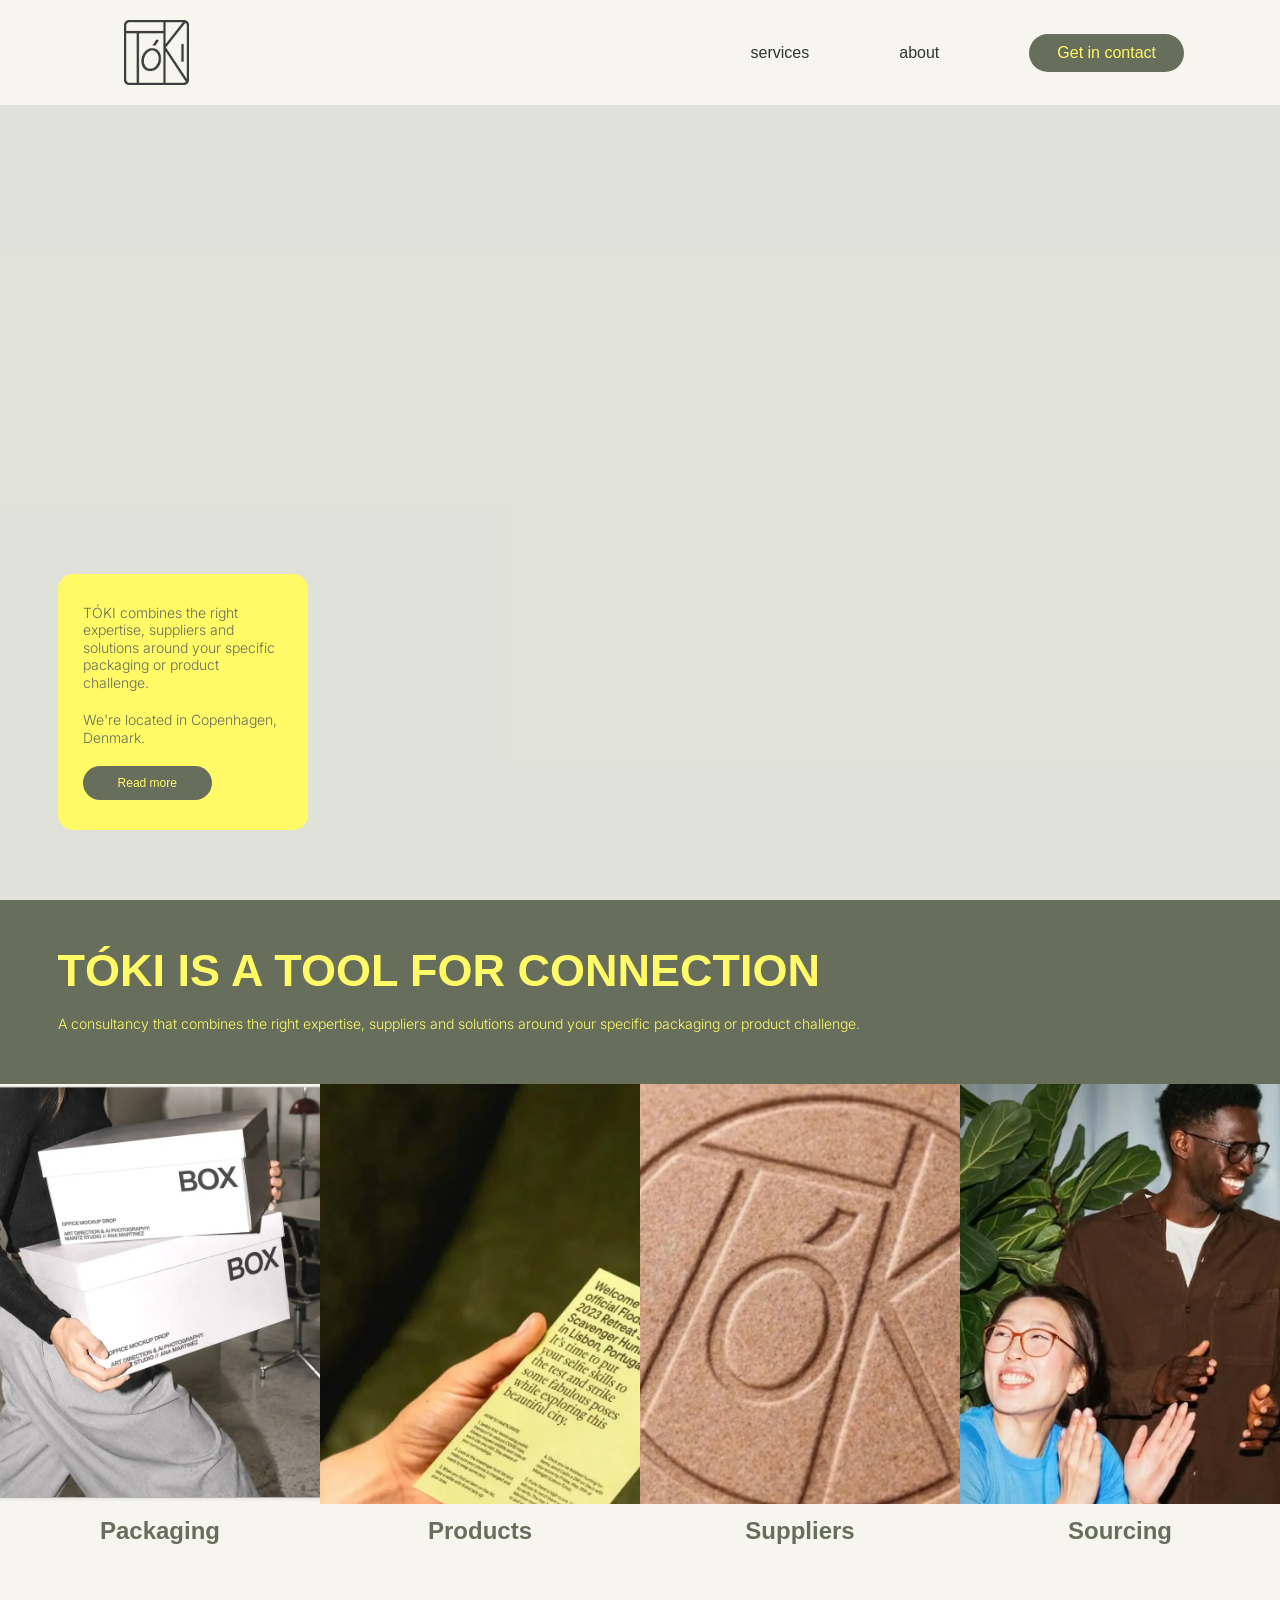
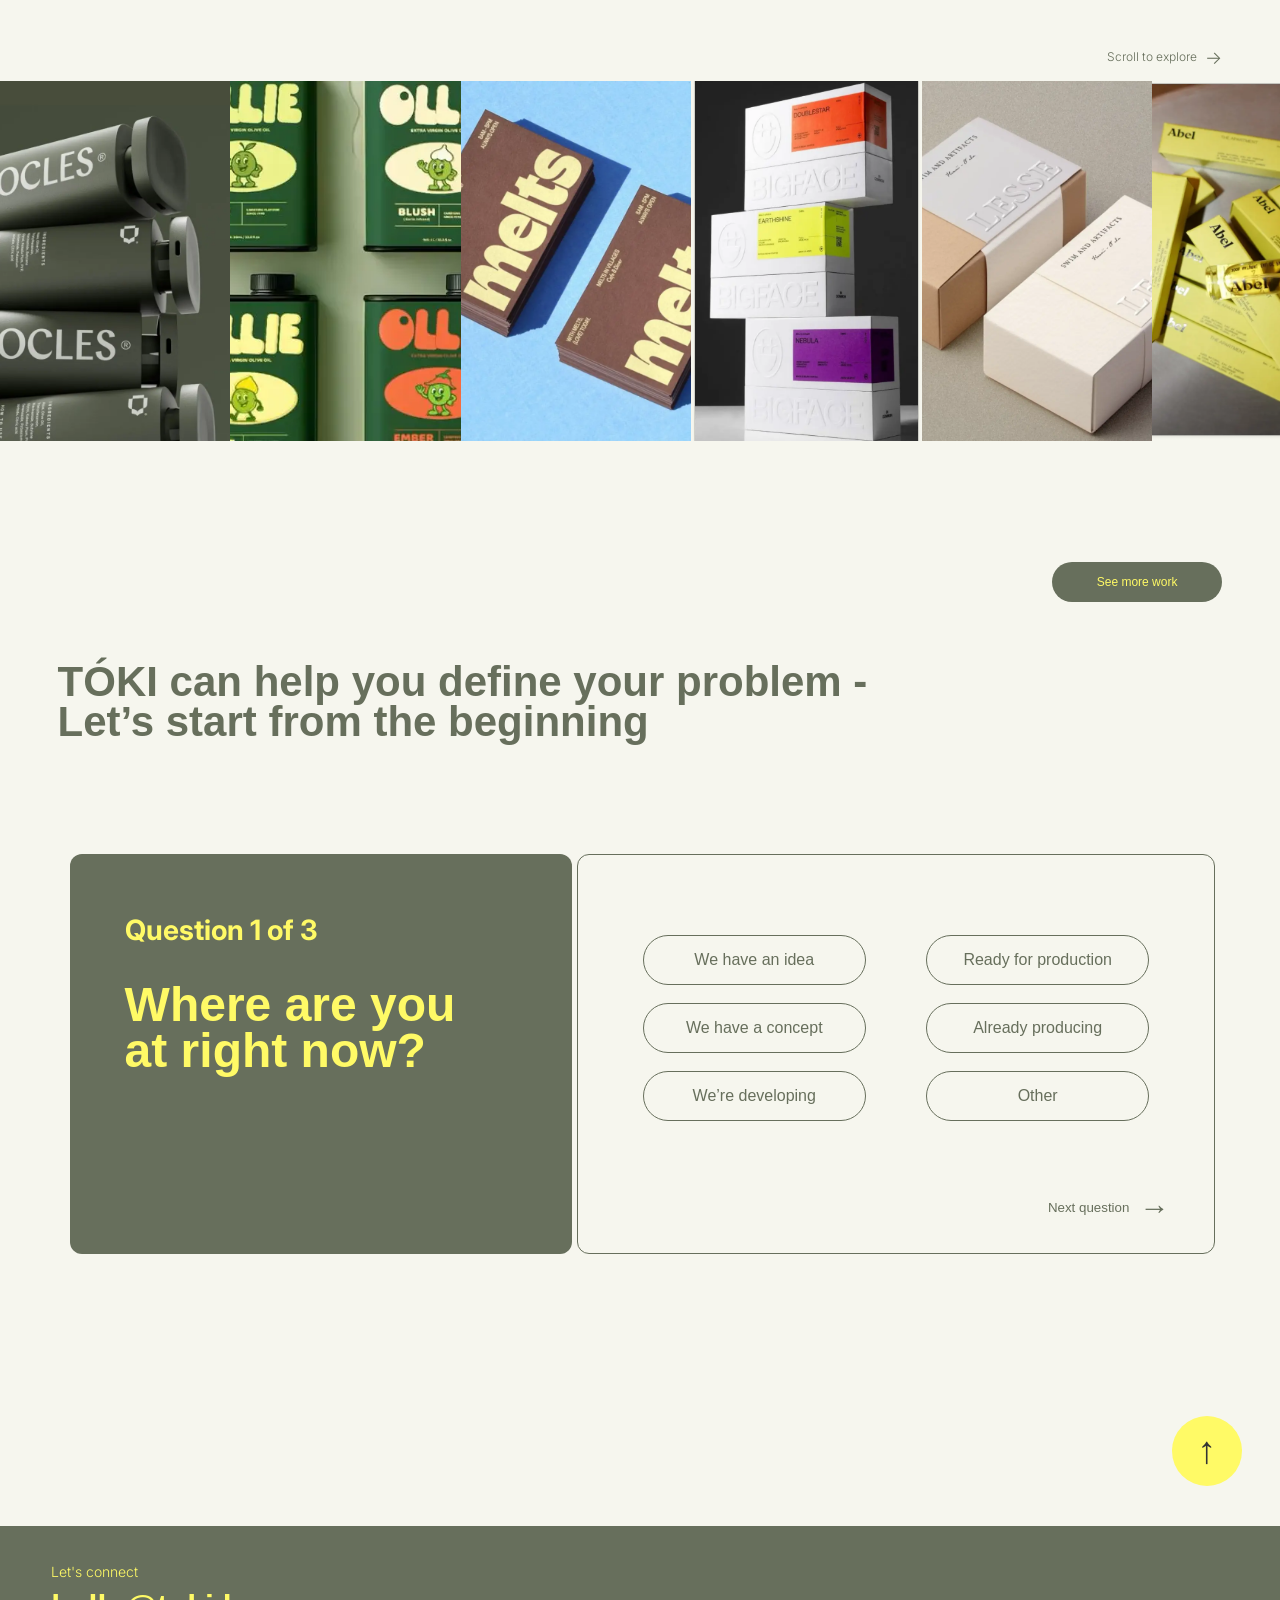
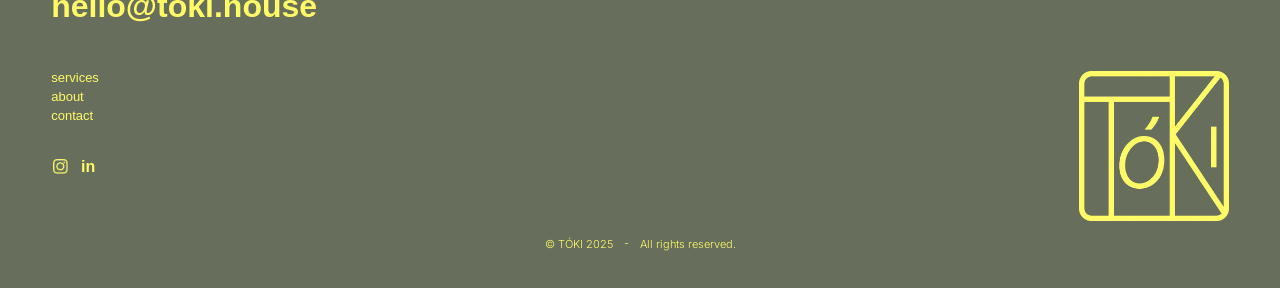
==== commit f385bf47: "contact-button" ====
--- a/index.html
+++ b/index.html
@@ -4,9 +4,23 @@
     <meta charset="UTF-8" />
     <meta name="viewport" content="width=device-width, initial-scale=1.0" />
     <title>TÓKI — Homepage</title>
-    <link rel="apple-touch-icon" sizes="180x180" href="images/apple-touch-icon.png" />
-    <link rel="icon" type="image/png" sizes="32x32" href="images/favicon-32x32.png" />
-    <link rel="icon" type="image/png" sizes="16x16" href="images/favicon-16x16.png" />
+    <link
+      rel="apple-touch-icon"
+      sizes="180x180"
+      href="images/apple-touch-icon.png"
+    />
+    <link
+      rel="icon"
+      type="image/png"
+      sizes="32x32"
+      href="images/favicon-32x32.png"
+    />
+    <link
+      rel="icon"
+      type="image/png"
+      sizes="16x16"
+      href="images/favicon-16x16.png"
+    />
     <link rel="icon" href="images/favicon.ico" />
     <link rel="manifest" href="images/site.webmanifest" />
 
@@ -41,7 +55,7 @@
           </div>
         </details>
         <a href="about.html">about</a>
-        <a href="contact.html">contact</a>
+        <a href="contact.html" class="nav-cta">Get in contact</a>
       </nav>
     </header>
 
--- a/style.css
+++ b/style.css
@@ -170,6 +170,24 @@
   opacity: 0.5;
 }
 
+.nav-cta {
+  display: inline-block;
+
+  padding: 10px 28px;
+
+  border-radius: 100px;
+
+  background: var(--green);
+  color: var(--yellow);
+
+  font-size: 16px;
+  transition: opacity 0.2s ease;
+}
+
+.nav-cta:hover {
+  opacity: 0.8;
+}
+
 /* =========================
    HOMEPAGE
 ========================= */
@@ -1242,6 +1260,11 @@
   }
 
   .navbar nav a {
+    font-size: 12px;
+  }
+
+  .nav-cta {
+    padding: 6px 16px;
     font-size: 12px;
   }
 
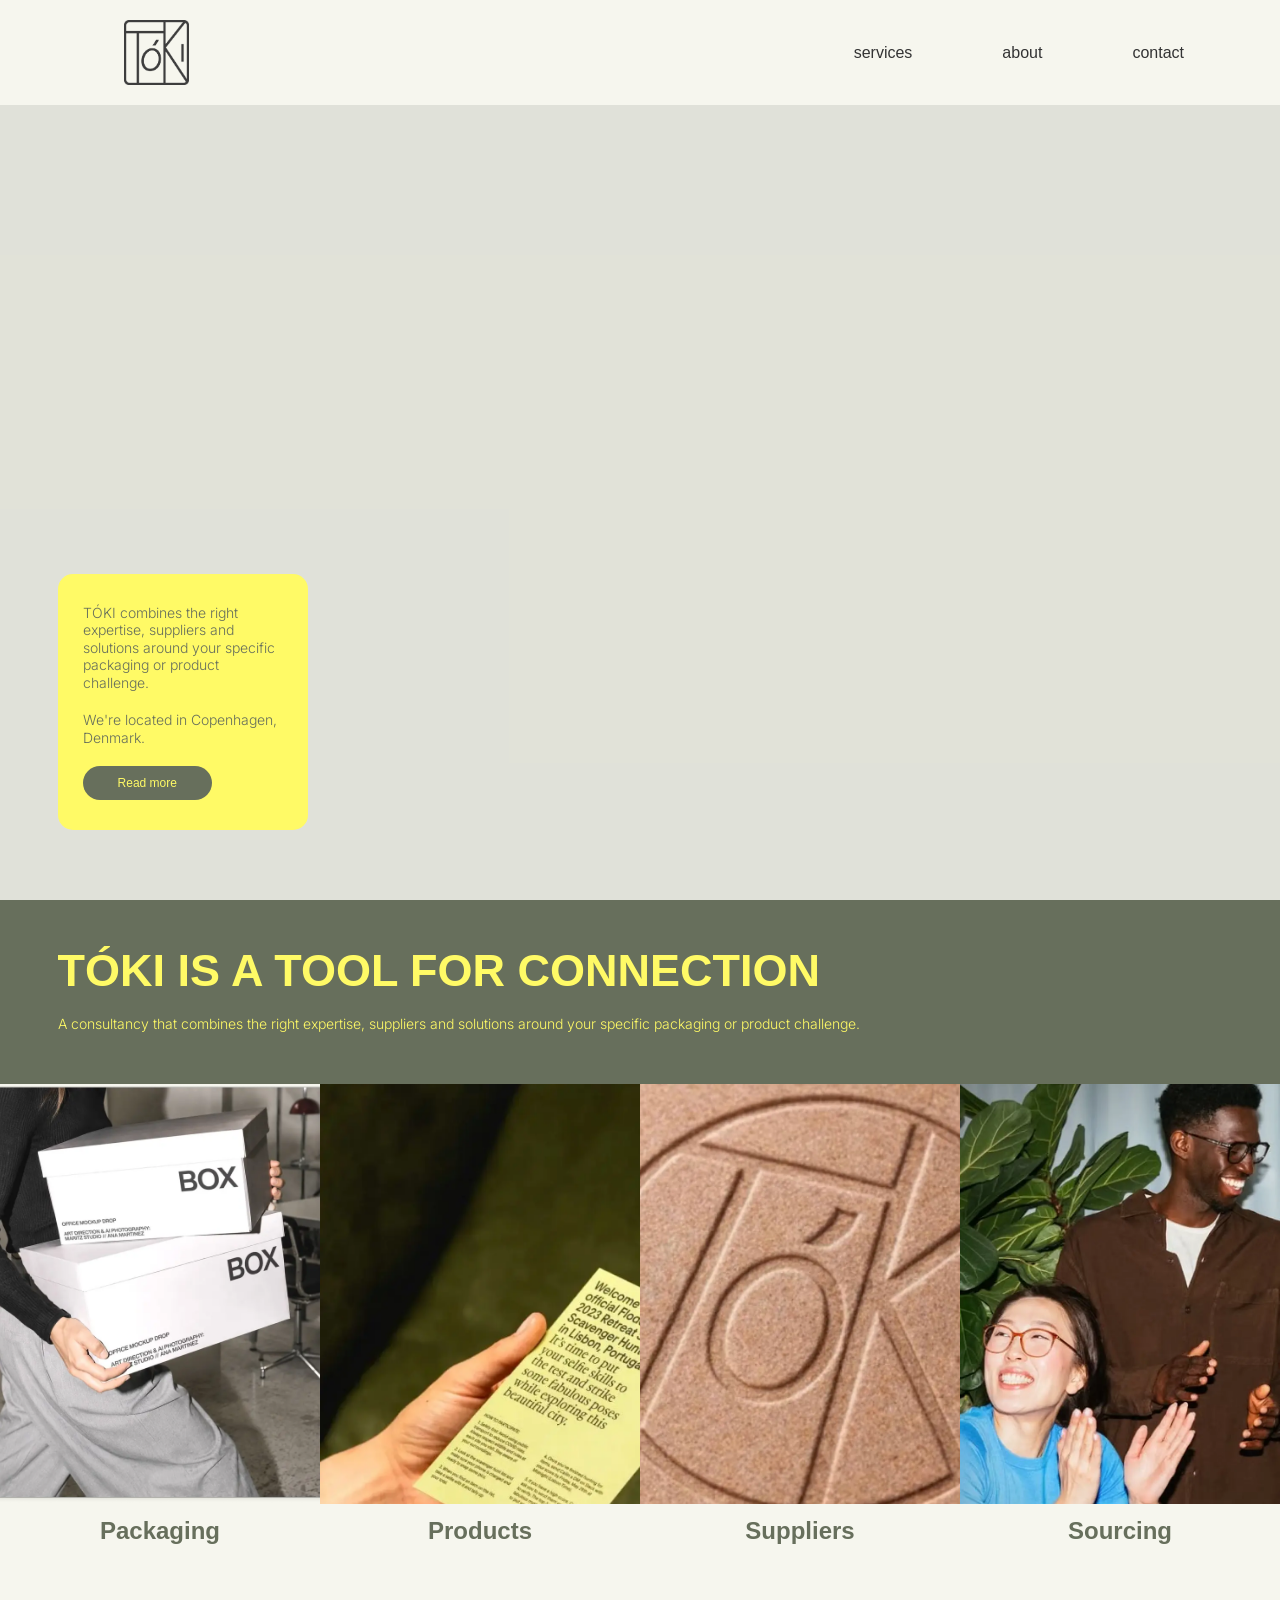
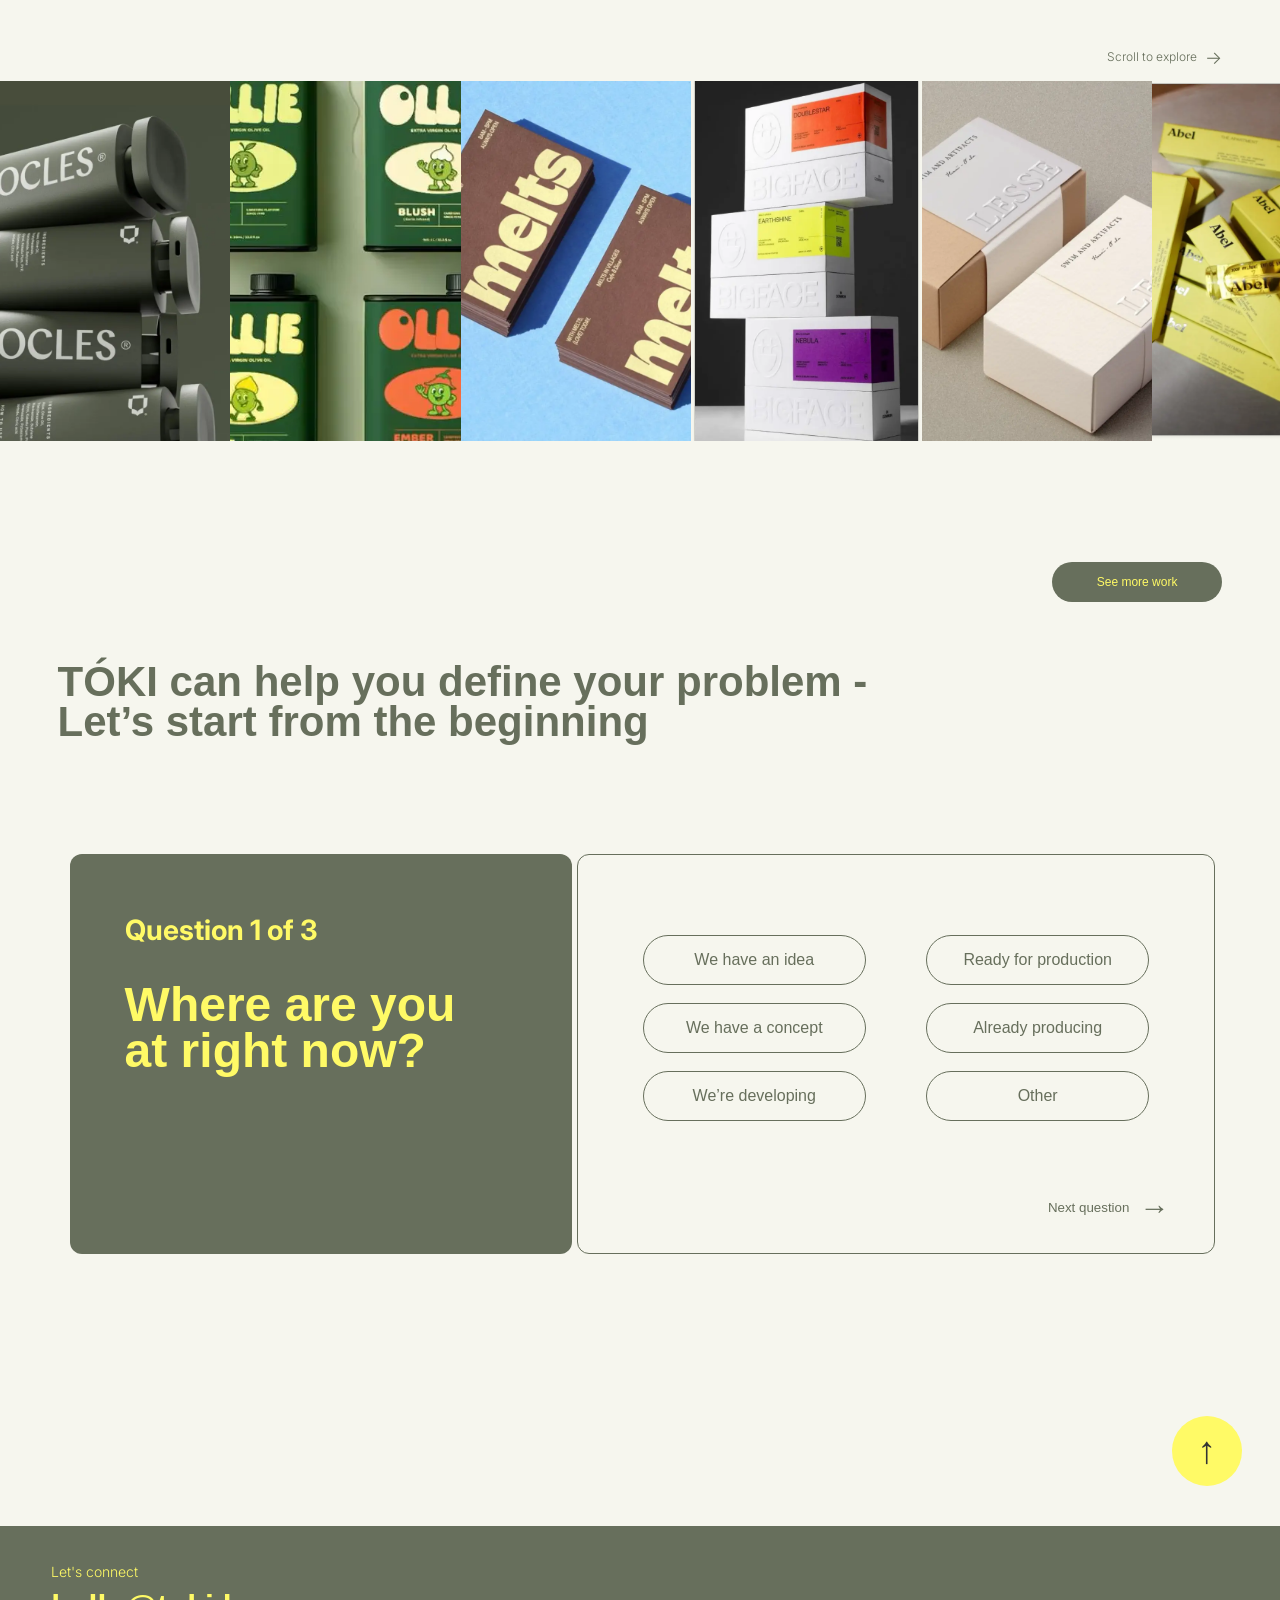
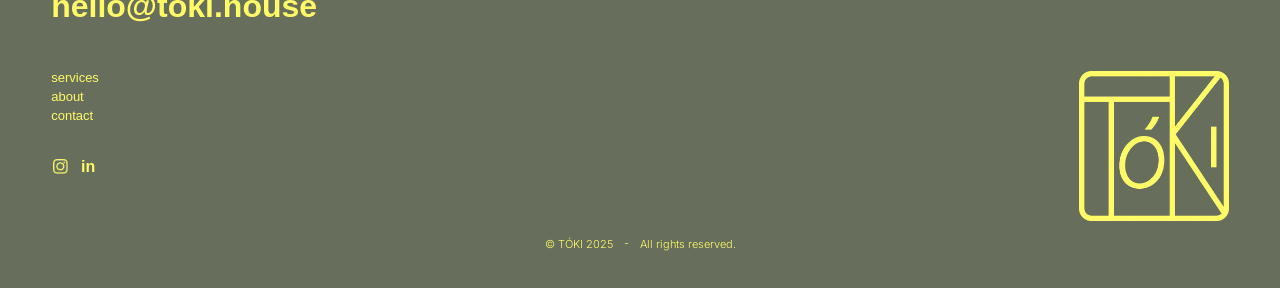
==== commit c85e8656: "revert" ====
--- a/index.html
+++ b/index.html
@@ -55,7 +55,7 @@
           </div>
         </details>
         <a href="about.html">about</a>
-        <a href="contact.html" class="nav-cta">Get in contact</a>
+        <a href="contact.html">contact</a>
       </nav>
     </header>
 
--- a/style.css
+++ b/style.css
@@ -133,7 +133,7 @@
 .services-dropdown a {
   padding: 12px 0;
   border-bottom: 1px solid var(--green);
-  font-size: 15px;
+  font-size: 16px;
   white-space: nowrap;
 }
 
@@ -170,24 +170,6 @@
   opacity: 0.5;
 }
 
-.nav-cta {
-  display: inline-block;
-
-  padding: 10px 28px;
-
-  border-radius: 100px;
-
-  background: var(--green);
-  color: var(--yellow);
-
-  font-size: 16px;
-  transition: opacity 0.2s ease;
-}
-
-.nav-cta:hover {
-  opacity: 0.8;
-}
-
 /* =========================
    HOMEPAGE
 ========================= */
@@ -1260,11 +1242,6 @@
   }
 
   .navbar nav a {
-    font-size: 12px;
-  }
-
-  .nav-cta {
-    padding: 6px 16px;
     font-size: 12px;
   }
 
